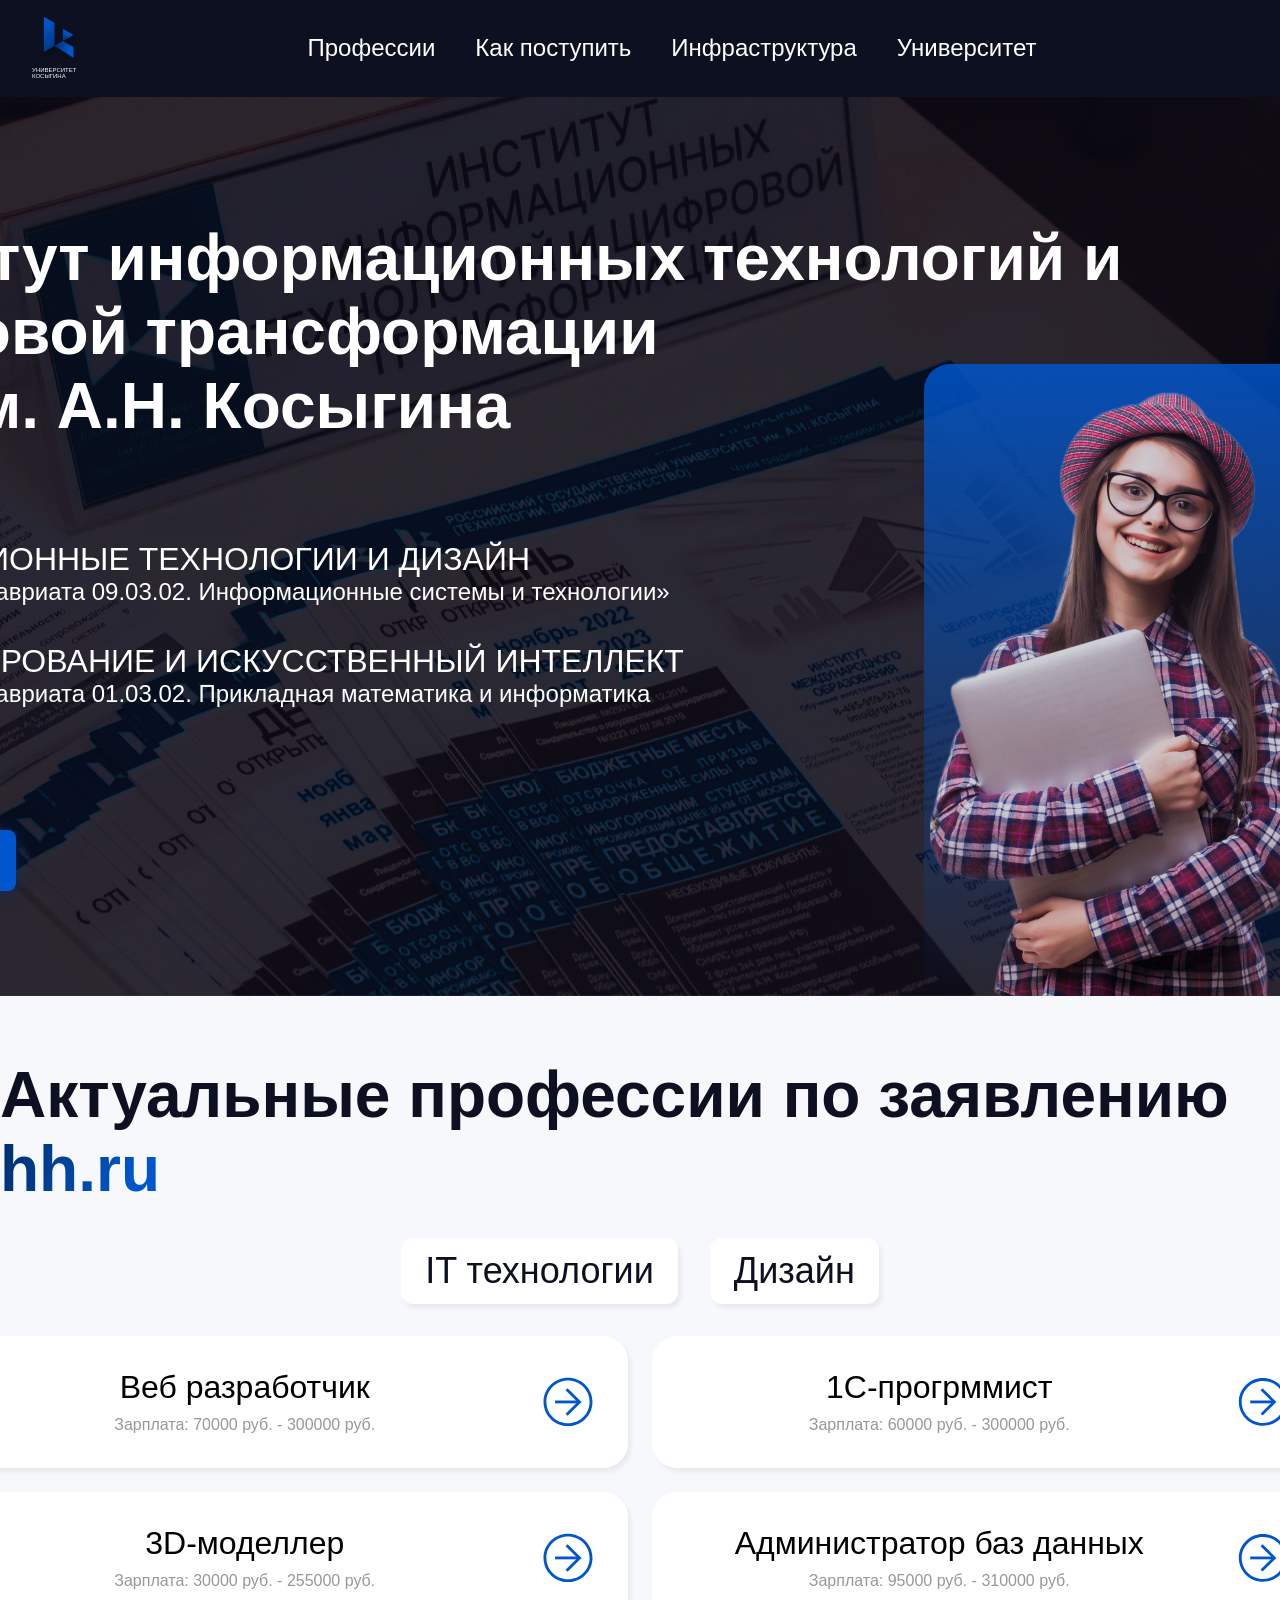
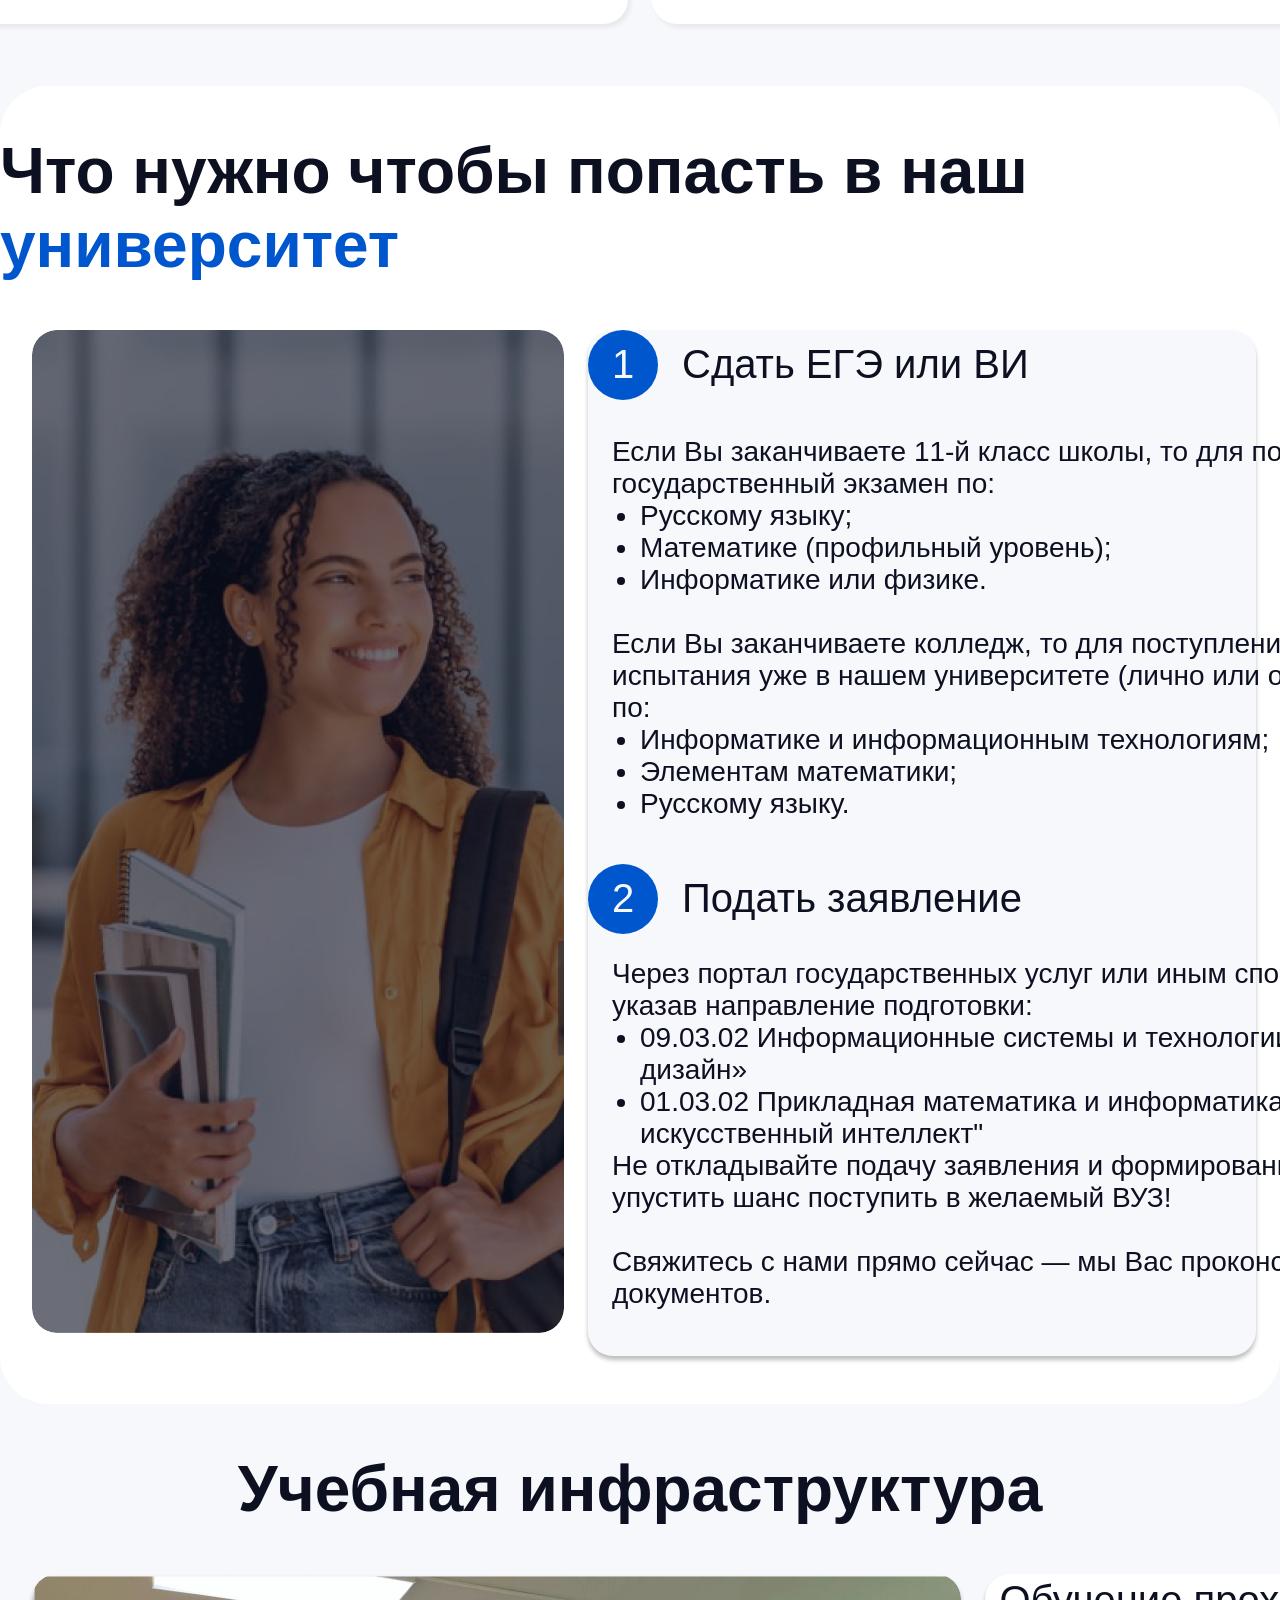
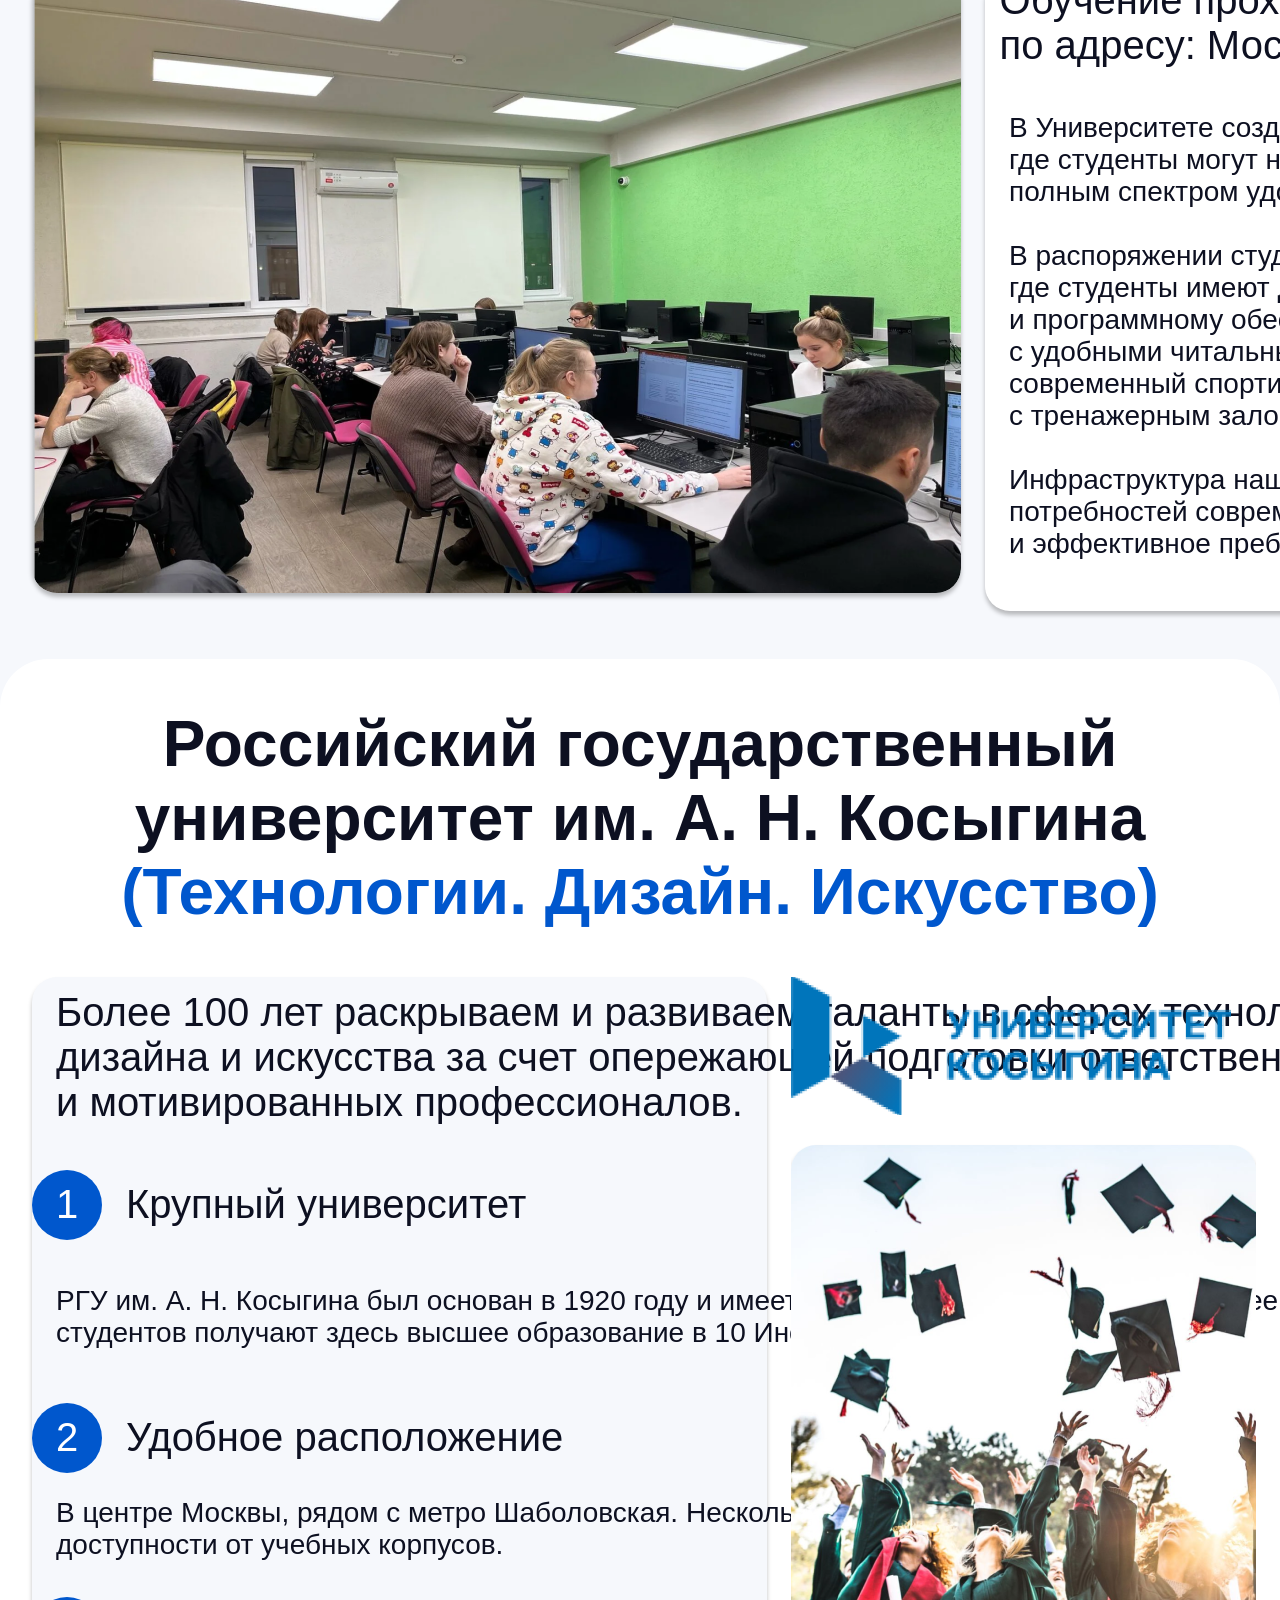
==== index.html @ 918200fb "фижма" ====
<!DOCTYPE html>
<html lang="en">
<head>
  <meta charset="UTF-8">
  <meta http-equiv="X-UA-Compatible" content="IE=edge">
  <meta name="viewport" content="width=device-width, initial-scale=1.0">
  <link rel="stylesheet" href="./vars.css">
  <link rel="stylesheet" href="./style.css">
  
  
  <style>
   a,
   button,
   input,
   select,
   h1,
   h2,
   h3,
   h4,
   h5,
   * {
       box-sizing: border-box;
       margin: 0;
       padding: 0;
       border: none;
       text-decoration: none;
       background: none;
   
       -webkit-font-smoothing: antialiased;
   }
   
   menu, ol, ul {
       list-style-type: none;
       margin: 0;
       padding: 0;
   }
   </style>
  <title>Document</title>
</head>
<body>
  <div class="main">
    <div class="frame-9">
      <div class="group-10">
        <img class="icon" src="icon0.svg" />
        <div class="div">УНИВЕРСИТЕТ КОСЫГИНА</div>
      </div>
      <div class="frame-11">
        <div class="div2">Профессии</div>
        <div class="div2">Как поступить</div>
        <div class="div2">Инфраструктура</div>
        <div class="div2">Университет</div>
      </div>
    </div>
    <div class="frame-92">
      <div class="div3">
        <img class="_2025-03-28-185201800" src="_2025-03-28-1852018000.png" />
        <div class="div4">
          <div class="rectangle-4"></div>
          <img
            class="young-smiling-confident-woman-using-laptop-computer-looking-camera-isolated-white-background-2"
            src="young-smiling-confident-woman-using-laptop-computer-looking-camera-isolated-white-background-20.png"
          />
        </div>
        <div class="frame-112">
          <div class="frame-113">
            <div class="div5">
              Институт информационных технологий и цифровой трансформации
              <br />
              РГУ им. А.Н. Косыгина
            </div>
            <div class="_09-03-02-01-03-02">
              <span>
                <span class="_09-03-02-01-03-02-span">
                  <br />
                  <br />
                  ИНФОРМАЦИОННЫЕ ТЕХНОЛОГИИ И ДИЗАЙН
                  <br />
                </span>
                <span class="_09-03-02-01-03-02-span2">
                  Программа бакалавриата 09.03.02. Информационные системы и
                  технологии»
                  <br />
                </span>
                <span class="_09-03-02-01-03-02-span3">
                  <br />
                </span>
                <span class="_09-03-02-01-03-02-span4">
                  ПРОГРАММИРОВАНИЕ И ИСКУССТВЕННЫЙ ИНТЕЛЛЕКТ
                  <br />
                </span>
                <span class="_09-03-02-01-03-02-span5">
                  Программа бакалавриата 01.03.02. Прикладная математика и
                  информатика
                </span>
              </span>
            </div>
          </div>
          <div class="frame-114">
            <div class="div6">Поступить</div>
          </div>
        </div>
      </div>
    </div>
    <div class="frame-115">
      <div class="hh-ru">
        <span>
          <span class="hh-ru-span">Актуальные профессии по заявлению</span>
          <span class="hh-ru-span2">hh.ru</span>
        </span>
      </div>
      <div class="frame-116">
        <div class="frame-13">
          <div class="div7">IT технологии</div>
        </div>
        <div class="frame-14">
          <div class="div7">Дизайн</div>
        </div>
      </div>
      <div class="frame-12">
        <div class="frame-142">
          <div class="frame-117">
            <div class="frame-118">
              <div class="text">Веб разработчик</div>
              <div class="nn-nn">Зарплата: 70000 руб. - 300000 руб.</div>
            </div>
            <img class="ei-arrow-up" src="ei-arrow-up0.svg" />
          </div>
        </div>
        <div class="frame-15">
          <div class="frame-117">
            <div class="frame-118">
              <div class="text">1С-прогрммист</div>
              <div class="nn-nn">Зарплата: 60000 руб. - 300000 руб.</div>
            </div>
            <img class="ei-arrow-up2" src="ei-arrow-up1.svg" />
          </div>
        </div>
      </div>
      <div class="frame-132">
        <div class="frame-142">
          <div class="frame-117">
            <div class="frame-118">
              <div class="text">3D-моделлер</div>
              <div class="nn-nn">Зарплата: 30000 руб. - 255000 руб.</div>
            </div>
            <img class="ei-arrow-up3" src="ei-arrow-up2.svg" />
          </div>
        </div>
        <div class="frame-15">
          <div class="frame-117">
            <div class="frame-118">
              <div class="text">Администратор баз данных</div>
              <div class="nn-nn">Зарплата: 95000 руб. - 310000 руб.</div>
            </div>
            <img class="ei-arrow-up4" src="ei-arrow-up3.svg" />
          </div>
        </div>
      </div>
    </div>
    <div class="frame-122">
      <div class="div8">
        <span>
          <span class="div-8-span">Что нужно чтобы попасть в наш</span>
          <span class="div-8-span2">университет</span>
        </span>
      </div>
    </div>
    <div class="frame-1">
      <div class="group-1">
        <img
          class="istockphoto-1587713852-1024-x-1024-1"
          src="istockphoto-1587713852-1024-x-1024-10.png"
        />
      </div>
      <div class="frame-16">
        <div class="group-2">
          <div class="frame-2">
            <div class="frame-22">
              <div class="frame-17">
                <div class="_1">1</div>
              </div>
              <div class="frame-18">
                <div class="div9">Сдать ЕГЭ или ВИ</div>
              </div>
            </div>
          </div>
          <div class="frame-19">
            <div class="_11">
              <span>
                <span class="_11-span">
                  Если Вы заканчиваете 11-й класс школы, то для поступления
                  необходимо сдать единый государственный экзамен по:
                  <br />
                </span>
                <ul class="_11-span2">
                  <li>Русскому языку;</li>
                  <li>Математике (профильный уровень);</li>
                  <li>Информатике или физике.</li>
                </ul>
                <span class="_11-span3">
                  <br />
                  Если Вы заканчиваете колледж, то для поступления Вам необходимо
                  сдать вступительные испытания уже в нашем университете (лично
                  или онлайн) в виде компьютерного тестирования по:
                  <br />
                </span>
                <ul class="_11-span4">
                  <li>Информатике и информационным технологиям;</li>
                  <li>Элементам математики;</li>
                  <li>Русскому языку.</li>
                </ul>
              </span>
            </div>
          </div>
        </div>
        <div class="group-3">
          <div class="frame-3">
            <div class="frame-22">
              <div class="frame-17">
                <div class="_2">2</div>
              </div>
              <div class="frame-18">
                <div class="div9">Подать заявление</div>
              </div>
            </div>
          </div>
          <div class="frame-110">
            <div class="_09-03-02-01-03-022">
              <span>
                <span class="_09-03-02-01-03-022-span">
                  Через портал государственных услуг или иным способом подать
                  заявление на поступление, указав направление подготовки:
                  <br />
                </span>
                <ul class="_09-03-02-01-03-022-span2">
                  <li>
                    09.03.02 Информационные системы и технологии, профиль
                    «Информационные технологии и дизайн»
                  </li>
                  <li>
                    01.03.02 Прикладная математика и информатика, профиль
                    &quot;Программирование и искусственный интеллект&quot;
                  </li>
                </ul>
                <span class="_09-03-02-01-03-022-span3">
                  Не откладывайте подачу заявления и формирование личного дела на
                  потом — Вы можете упустить шанс поступить в желаемый ВУЗ!
                  <br />
                  <br />
                  Свяжитесь с нами прямо сейчас — мы Вас проконсультируем и
                  неспеша начнем процесс сбора документов.
                </span>
              </span>
            </div>
          </div>
        </div>
      </div>
    </div>
    <div class="frame-133">
      <div class="div10">Учебная инфраструктура</div>
    </div>
    <div class="frame-143">
      <div class="group-12">
        <img
          class="istockphoto-1587713852-1024-x-1024-12"
          src="istockphoto-1587713852-1024-x-1024-11.png"
        />
      </div>
      <div class="frame-111">
        <div class="group-22">
          <div class="frame-23">
            <div class="frame-22">
              <div class="frame-119">
                <div class="_12">
                  Обучение проходит на одной площадке по адресу: Москва, ул. Малая
                  Калужская, д. 1
                </div>
              </div>
            </div>
          </div>
          <div class="frame-120">
            <div class="div11">
              В Университете создано мультимедийное учебное пространство, где
              студенты могут не только успешно учиться, но и пользоваться полным
              спектром удобств для самостоятельной работы.
              <br />
              <br />
              В распоряжении студентов инновационные компьютерные классы, где
              студенты имеют доступ к передовым технологиям и программному
              обеспечению; библиотека
              <br />
              с удобными читальными залами и электронными ресурсами; современный
              спортивный комплекс
              <br />
              с тренажерным залом и многое другое.
              <br />
              <br />
              Инфраструктура нашего университета создана с учетом всех
              потребностей современного студента, обеспечивая комфортное
              и эффективное пребывание в учебном заведении.
            </div>
          </div>
        </div>
      </div>
    </div>
    <div class="frame-152">
      <div class="div12">
        <span>
          <span class="div-12-span">
            Российский государственный университет им. А. Н. Косыгина
          </span>
          <span class="div-12-span2">(Технологии. Дизайн. Искусство)</span>
        </span>
      </div>
    </div>
    <div class="frame-162">
      <div class="frame-16">
        <div class="group-4">
          <div class="frame-121">
            <div class="_100">
              Более 100 лет раскрываем и развиваем таланты в сферах технологий,
              дизайна и искусства за счет опережающей подготовки ответственных
              и мотивированных профессионалов.
            </div>
          </div>
        </div>
        <div class="group-23">
          <div class="frame-24">
            <div class="frame-22">
              <div class="frame-17">
                <div class="_13">1</div>
              </div>
              <div class="frame-18">
                <div class="div13">Крупный университет</div>
              </div>
            </div>
          </div>
          <div class="frame-123">
            <div class="_1920-10000-10">
              РГУ им. А. Н. Косыгина был основан в 1920 году и имеет богатую
              историю и традиции. Более 10000 студентов получают здесь высшее
              образование в 10 Институтах
            </div>
          </div>
        </div>
        <div class="group-32">
          <div class="frame-32">
            <div class="frame-22">
              <div class="frame-17">
                <div class="_22">2</div>
              </div>
              <div class="frame-18">
                <div class="div14">Удобное расположение</div>
              </div>
            </div>
          </div>
          <div class="frame-124">
            <div class="div15">
              В центре Москвы, рядом с метро Шаболовская. Несколько корпусов
              общежитий, в шаговой доступности от учебных корпусов.
            </div>
          </div>
        </div>
        <div class="group-5">
          <div class="frame-33">
            <div class="frame-22">
              <div class="frame-17">
                <div class="_3">3</div>
              </div>
              <div class="frame-18">
                <div class="div16">Государственная аккредитация</div>
              </div>
            </div>
          </div>
          <div class="frame-125">
            <div class="div15">
              Выдача дипломов государственного образца и предоставление отсрочки
              от армии, что подтверждается Свидетельством о государственной
              аккредитации на сайте Рособрнадзора
            </div>
          </div>
        </div>
      </div>
      <div class="frame-172">
        <img class="image" src="image0.png" />
        <div class="frame-182">
          <img
            class="_2025-03-28-194551373-1"
            src="_2025-03-28-194551373-10.png"
          />
        </div>
      </div>
    </div>
  </div>
  
</body>
</html>
---- vars.css ----
/* Figma Styles of your File */
:root {
  /* Colors */
  --button: #1ad079;
  --backgroundwhite: #ffffff;
  --backgroundblack: #0d1021;
  --linear: linear-gradient(
    241.28deg,
    rgba(26, 208, 121, 1) 0%,
    rgba(7, 142, 78, 1) 100%
  );
  --color-1: linear-gradient(
    -64.56deg,
    rgba(0, 87, 205, 1) 18.943598866462708%,
    rgba(0, 44, 103, 1) 100%
  );
  --0057cd: #0057cd;

  /* Fonts */
  /* Effects */
  --drop-shadow-box-shadow: 3px 4px 4px 0px rgba(0, 0, 0, 0.06);
}
---- style.css ----
.main,
.main * {
  box-sizing: border-box;
}
.main {
  background: #f6f8fc;
  display: flex;
  flex-direction: column;
  gap: 0px;
  align-items: center;
  justify-content: flex-start;
  height: 4826px;
  position: relative;
  overflow: hidden;
}
.frame-9 {
  background: var(--backgroundblack, #0d1021);
  padding: 16px 32px 16px 32px;
  display: flex;
  flex-direction: row;
  gap: 10px;
  align-items: center;
  justify-content: flex-start;
  align-self: stretch;
  flex-shrink: 0;
  position: relative;
}
.group-10 {
  flex-shrink: 0;
  width: 54px;
  height: 64.93px;
  position: static;
}
.icon {
  width: 31.57px;
  height: 42.53px;
  position: absolute;
  left: 42.93px;
  top: 16px;
  overflow: visible;
}
.div {
  color: #ffffff;
  text-align: left;
  font-family: "Inter-Regular", sans-serif;
  font-size: 6px;
  font-weight: 400;
  position: absolute;
  left: 32px;
  top: 64.21px;
  width: 54px;
  height: 16.71px;
  display: flex;
  align-items: center;
  justify-content: flex-start;
}
.frame-11 {
  display: flex;
  flex-direction: row;
  gap: 40px;
  align-items: center;
  justify-content: center;
  flex: 1;
  position: relative;
}
.div2 {
  color: var(--backgroundwhite, #ffffff);
  text-align: center;
  font-family: "Inter-Regular", sans-serif;
  font-size: 24px;
  font-weight: 400;
  position: relative;
  display: flex;
  align-items: center;
  justify-content: center;
}
.frame-92 {
  display: flex;
  flex-direction: column;
  gap: 10px;
  align-items: flex-start;
  justify-content: flex-start;
  flex-shrink: 0;
  height: 899px;
  position: relative;
}
.div3 {
  flex-shrink: 0;
  width: 1920px;
  height: 899.42px;
  position: static;
}
._2025-03-28-185201800 {
  background: linear-gradient(
    to left,
    rgba(10, 9, 28, 0.56),
    rgba(10, 9, 28, 0.56)
  );
  border-radius: 0px 0px 48px 48px;
  width: 1920px;
  height: 899px;
  position: absolute;
  left: 0px;
  top: 0px;
  object-fit: cover;
}
.div4 {
  opacity: 0.84;
  width: 402.38px;
  height: 632.42px;
  position: static;
}
.rectangle-4 {
  background: linear-gradient(
    180deg,
    rgba(0, 87, 205, 1) 0%,
    rgba(0, 87, 205, 0) 100%
  );
  border-radius: 26px 26px 0px 0px;
  width: 402.38px;
  height: 632.42px;
  position: absolute;
  left: 1244px;
  top: 267px;
}
.young-smiling-confident-woman-using-laptop-computer-looking-camera-isolated-white-background-2 {
  opacity: 0.97;
  width: 390px;
  height: 606px;
  position: absolute;
  left: 1250px;
  top: 293px;
  object-fit: cover;
  aspect-ratio: 390/606;
}
.frame-112 {
  display: flex;
  flex-direction: column;
  gap: 48px;
  align-items: flex-start;
  justify-content: flex-start;
  position: absolute;
  left: 118px;
  top: 124px;
}
.frame-113 {
  display: flex;
  flex-direction: column;
  gap: 24px;
  align-items: flex-start;
  justify-content: flex-start;
  flex-shrink: 0;
  height: 561px;
  position: relative;
}
.div5 {
  color: #ffffff;
  text-align: left;
  font-family: "Inter-SemiBold", sans-serif;
  font-size: 64px;
  font-weight: 600;
  position: relative;
  width: 1434px;
  display: flex;
  align-items: center;
  justify-content: flex-start;
}
._09-03-02-01-03-02 {
  color: #ffffff;
  text-align: left;
  position: relative;
  width: 1030px;
  display: flex;
  align-items: center;
  justify-content: flex-start;
}
._09-03-02-01-03-02-span {
  color: #ffffff;
  font-family: "Inter-Medium", sans-serif;
  font-size: 32px;
  font-weight: 500;
}
._09-03-02-01-03-02-span2 {
  color: #ffffff;
  font-family: "Inter-Light", sans-serif;
  font-size: 24px;
  font-weight: 300;
}
._09-03-02-01-03-02-span3 {
  color: #ffffff;
  font-family: "Inter-Light", sans-serif;
  font-size: 32px;
  font-weight: 300;
}
._09-03-02-01-03-02-span4 {
  color: #ffffff;
  font-family: "Inter-Medium", sans-serif;
  font-size: 32px;
  font-weight: 500;
}
._09-03-02-01-03-02-span5 {
  color: #ffffff;
  font-family: "Inter-Light", sans-serif;
  font-size: 24px;
  font-weight: 300;
}
.frame-114 {
  background: #0057cd;
  border-radius: 8px;
  padding: 12px 32px 12px 32px;
  display: flex;
  flex-direction: row;
  gap: 10px;
  align-items: center;
  justify-content: center;
  flex-shrink: 0;
  position: relative;
  box-shadow: -1px 2px 18.3px 0px rgba(11, 48, 98, 0.65);
}
.div6 {
  color: #ffffff;
  text-align: center;
  font-family: "Inter-Light", sans-serif;
  font-size: 32px;
  font-weight: 300;
  position: relative;
  display: flex;
  align-items: center;
  justify-content: center;
}
.frame-115 {
  padding: 62px 0px 62px 0px;
  display: flex;
  flex-direction: column;
  gap: 24px;
  align-items: center;
  justify-content: center;
  align-self: stretch;
  flex-shrink: 0;
  position: relative;
}
.hh-ru {
  text-align: left;
  font-family: "Inter-SemiBold", sans-serif;
  font-size: 64px;
  font-weight: 600;
  position: relative;
  display: flex;
  align-items: center;
  justify-content: flex-start;
}
.hh-ru-span {
  color: var(--backgroundblack, #0d1021);
  font-family: "Inter-SemiBold", sans-serif;
  font-size: 64px;
  font-weight: 600;
}
.hh-ru-span2 {
  background: var(
    --color-1,
    linear-gradient(
      -64.56deg,
      rgba(0, 87, 205, 1) 18.943598866462708%,
      rgba(0, 44, 103, 1) 100%
    )
  );
  background-clip: text;
  -webkit-background-clip: text;
  -webkit-text-fill-color: transparent;
  font-family: "Inter-SemiBold", sans-serif;
  font-size: 64px;
  font-weight: 600;
}
.frame-116 {
  padding: 8px 24px 8px 24px;
  display: flex;
  flex-direction: row;
  gap: 32px;
  align-items: center;
  justify-content: center;
  flex-shrink: 0;
  position: relative;
}
.frame-13 {
  background: var(--backgroundwhite, #ffffff);
  border-radius: 12px;
  padding: 12px 24px 12px 24px;
  display: flex;
  flex-direction: row;
  gap: 10px;
  align-items: center;
  justify-content: center;
  flex-shrink: 0;
  position: relative;
  box-shadow: var(
    --drop-shadow-box-shadow,
    3px 4px 4px 0px rgba(0, 0, 0, 0.06)
  );
}
.div7 {
  color: var(--backgroundblack, #0d1021);
  text-align: left;
  font-family: "Inter-Light", sans-serif;
  font-size: 36px;
  font-weight: 300;
  position: relative;
  display: flex;
  align-items: center;
  justify-content: flex-start;
}
.frame-14 {
  background: var(--backgroundwhite, #ffffff);
  border-radius: 12px;
  padding: 12px 24px 12px 24px;
  display: flex;
  flex-direction: row;
  gap: 10px;
  align-items: center;
  justify-content: center;
  flex-shrink: 0;
  position: relative;
  box-shadow: var(
    --drop-shadow-box-shadow,
    3px 4px 4px 0px rgba(0, 0, 0, 0.06)
  );
}
.frame-12 {
  display: flex;
  flex-direction: row;
  gap: 24px;
  align-items: flex-start;
  justify-content: flex-start;
  flex-shrink: 0;
  width: 1365px;
  position: relative;
}
.frame-142 {
  background: var(--backgroundwhite, #ffffff);
  border-radius: 25px;
  display: flex;
  flex-direction: column;
  gap: 10px;
  align-items: center;
  justify-content: center;
  flex-shrink: 0;
  width: 670.5px;
  height: 132px;
  position: relative;
  box-shadow: var(
    --drop-shadow-box-shadow,
    3px 4px 4px 0px rgba(0, 0, 0, 0.06)
  );
}
.frame-117 {
  padding: 0px 24px 0px 24px;
  display: flex;
  flex-direction: row;
  gap: 24px;
  align-items: center;
  justify-content: center;
  align-self: stretch;
  flex-shrink: 0;
  position: relative;
}
.frame-118 {
  display: flex;
  flex-direction: column;
  gap: 10px;
  align-items: center;
  justify-content: center;
  flex: 1;
  position: relative;
}
.text {
  color: #000000;
  text-align: left;
  font-family: "Inter-Regular", sans-serif;
  font-size: 32px;
  font-weight: 400;
  position: relative;
  display: flex;
  align-items: center;
  justify-content: flex-start;
}
.nn-nn {
  color: #989898;
  text-align: left;
  font-family: "Inter-Regular", sans-serif;
  font-size: 16px;
  font-weight: 400;
  position: relative;
  display: flex;
  align-items: center;
  justify-content: flex-start;
}
.ei-arrow-up {
  flex-shrink: 0;
  width: 72px;
  height: 73px;
  position: relative;
  overflow: visible;
  aspect-ratio: 72/73;
}
.frame-15 {
  background: var(--backgroundwhite, #ffffff);
  border-radius: 25px;
  display: flex;
  flex-direction: column;
  gap: 10px;
  align-items: center;
  justify-content: center;
  flex-shrink: 0;
  width: 670.5px;
  height: 132px;
  position: relative;
  box-shadow: var(
    --drop-shadow-box-shadow,
    3px 4px 4px 0px rgba(0, 0, 0, 0.06)
  );
}
.ei-arrow-up2 {
  flex-shrink: 0;
  width: 72px;
  height: 73px;
  position: relative;
  overflow: visible;
  aspect-ratio: 72/73;
}
.frame-132 {
  display: flex;
  flex-direction: row;
  gap: 24px;
  align-items: flex-start;
  justify-content: flex-start;
  flex-shrink: 0;
  width: 1365px;
  position: relative;
}
.ei-arrow-up3 {
  flex-shrink: 0;
  width: 72px;
  height: 73px;
  position: relative;
  overflow: visible;
  aspect-ratio: 72/73;
}
.ei-arrow-up4 {
  flex-shrink: 0;
  width: 72px;
  height: 73px;
  position: relative;
  overflow: visible;
  aspect-ratio: 72/73;
}
.frame-122 {
  background: var(--backgroundwhite, #ffffff);
  border-radius: 48px 48px 0px 0px;
  padding: 48px 0px 48px 0px;
  display: flex;
  flex-direction: column;
  gap: 24px;
  align-items: center;
  justify-content: center;
  align-self: stretch;
  flex-shrink: 0;
  position: relative;
}
.div8 {
  text-align: left;
  font-family: "Inter-SemiBold", sans-serif;
  font-size: 64px;
  font-weight: 600;
  position: relative;
  display: flex;
  align-items: center;
  justify-content: flex-start;
}
.div-8-span {
  color: var(--backgroundblack, #0d1021);
  font-family: "Inter-SemiBold", sans-serif;
  font-size: 64px;
  font-weight: 600;
}
.div-8-span2 {
  color: var(--0057cd, #0057cd);
  font-family: "Inter-SemiBold", sans-serif;
  font-size: 64px;
  font-weight: 600;
}
.frame-1 {
  background: var(--backgroundwhite, #ffffff);
  border-radius: 0px 0px 48px 48px;
  padding: 0px 24px 48px 32px;
  display: flex;
  flex-direction: row;
  gap: 24px;
  align-items: flex-start;
  justify-content: flex-start;
  align-self: stretch;
  flex-shrink: 0;
  position: relative;
}
.group-1 {
  flex-shrink: 0;
  width: 532px;
  height: 1003px;
  position: static;
}
.istockphoto-1587713852-1024-x-1024-1 {
  background: linear-gradient(
    91.56deg,
    rgba(13, 16, 33, 0.61) 94.95595097541809%
  );
  border-radius: 25px;
  width: 532px;
  height: 1003px;
  position: absolute;
  left: 32px;
  top: 0px;
  object-fit: cover;
  aspect-ratio: 532/1003;
}
.frame-16 {
  background: #f6f8fc;
  border-radius: 25px;
  padding: 0px 0px 24px 0px;
  display: flex;
  flex-direction: column;
  gap: 32px;
  align-items: flex-start;
  justify-content: flex-start;
  flex: 1;
  position: relative;
  box-shadow: 0px 4px 4px 0px rgba(0, 0, 0, 0.25);
}
.group-2 {
  align-self: stretch;
  flex-shrink: 0;
  height: 502px;
  position: static;
}
.frame-2 {
  display: flex;
  flex-direction: column;
  gap: 10px;
  align-items: flex-start;
  justify-content: flex-start;
  width: 452.05px;
  position: absolute;
  left: 0px;
  top: 0px;
}
.frame-22 {
  display: flex;
  flex-direction: row;
  gap: 24px;
  align-items: center;
  justify-content: flex-start;
  flex-shrink: 0;
  width: 460px;
  position: relative;
}
.frame-17 {
  background: var(--0057cd, #0057cd);
  border-radius: 35px;
  padding: 12px 26px 12px 26px;
  display: flex;
  flex-direction: column;
  gap: 10px;
  align-items: center;
  justify-content: center;
  flex-shrink: 0;
  width: 70px;
  height: 70px;
  position: relative;
}
._1 {
  color: #f6f8fc;
  text-align: left;
  font-family: "Inter-Regular", sans-serif;
  font-size: 40px;
  font-weight: 400;
  position: relative;
  display: flex;
  align-items: center;
  justify-content: flex-start;
}
.frame-18 {
  display: flex;
  flex-direction: column;
  gap: 10px;
  align-items: center;
  justify-content: center;
  flex-shrink: 0;
  position: relative;
}
.div9 {
  color: var(--backgroundblack, #0d1021);
  text-align: left;
  font-family: "Inter-Medium", sans-serif;
  font-size: 40px;
  font-weight: 500;
  position: relative;
  width: 380px;
  height: 42px;
  display: flex;
  align-items: center;
  justify-content: flex-start;
}
.frame-19 {
  padding: 0px 0px 0px 24px;
  display: flex;
  flex-direction: row;
  gap: 10px;
  align-items: center;
  justify-content: center;
  width: 1308px;
  height: 408px;
  position: absolute;
  left: 0px;
  top: 94px;
}
._11 {
  color: var(--backgroundblack, #0d1021);
  text-align: left;
  font-family: "Inter-Light", sans-serif;
  font-size: 28px;
  font-weight: 300;
  position: relative;
  flex: 1;
  display: flex;
  align-items: center;
  justify-content: flex-start;
}
._11-span {
  color: var(--backgroundblack, #0d1021);
  font-family: "Inter-Light", sans-serif;
  font-size: 28px;
  font-weight: 300;
}
._11-span2 {
  color: var(--backgroundblack, #0d1021);
  list-style-type: disc;
  padding-left: 1em;
  font-family: "Inter-Light", sans-serif;
  font-size: 28px;
  font-weight: 300;
}
._11-span3 {
  color: var(--backgroundblack, #0d1021);
  font-family: "Inter-Light", sans-serif;
  font-size: 28px;
  font-weight: 300;
}
._11-span4 {
  color: var(--backgroundblack, #0d1021);
  list-style-type: disc;
  padding-left: 1em;
  font-family: "Inter-Light", sans-serif;
  font-size: 28px;
  font-weight: 300;
}
.group-3 {
  align-self: stretch;
  flex-shrink: 0;
  height: 468px;
  position: static;
}
.frame-3 {
  display: flex;
  flex-direction: column;
  gap: 10px;
  align-items: flex-start;
  justify-content: flex-start;
  width: 452.05px;
  position: absolute;
  left: 0px;
  top: 534px;
}
._2 {
  color: #f6f8fc;
  text-align: left;
  font-family: "Inter-Regular", sans-serif;
  font-size: 40px;
  font-weight: 400;
  position: relative;
  display: flex;
  align-items: center;
  justify-content: flex-start;
}
.frame-110 {
  padding: 0px 0px 0px 24px;
  display: flex;
  flex-direction: row;
  gap: 10px;
  align-items: center;
  justify-content: center;
  width: 1308px;
  position: absolute;
  left: 0px;
  top: 628px;
}
._09-03-02-01-03-022 {
  color: var(--backgroundblack, #0d1021);
  text-align: left;
  font-family: "Inter-Light", sans-serif;
  font-size: 28px;
  font-weight: 300;
  position: relative;
  flex: 1;
  display: flex;
  align-items: center;
  justify-content: flex-start;
}
._09-03-02-01-03-022-span {
  color: var(--backgroundblack, #0d1021);
  font-family: "Inter-Light", sans-serif;
  font-size: 28px;
  font-weight: 300;
}
._09-03-02-01-03-022-span2 {
  color: var(--backgroundblack, #0d1021);
  list-style-type: disc;
  padding-left: 1em;
  font-family: "Inter-Light", sans-serif;
  font-size: 28px;
  font-weight: 300;
}
._09-03-02-01-03-022-span3 {
  color: var(--backgroundblack, #0d1021);
  font-family: "Inter-Light", sans-serif;
  font-size: 28px;
  font-weight: 300;
}
.frame-133 {
  border-radius: 48px 48px 0px 0px;
  padding: 48px 0px 48px 0px;
  display: flex;
  flex-direction: column;
  gap: 24px;
  align-items: center;
  justify-content: center;
  align-self: stretch;
  flex-shrink: 0;
  position: relative;
}
.div10 {
  color: var(--backgroundblack, #0d1021);
  text-align: left;
  font-family: "Inter-SemiBold", sans-serif;
  font-size: 64px;
  font-weight: 600;
  position: relative;
  display: flex;
  align-items: center;
  justify-content: flex-start;
}
.frame-143 {
  padding: 0px 24px 48px 32px;
  display: flex;
  flex-direction: row;
  gap: 24px;
  align-items: flex-start;
  justify-content: flex-start;
  align-self: stretch;
  flex-shrink: 0;
  height: 685px;
  position: relative;
}
.group-12 {
  flex-shrink: 0;
  width: 929px;
  height: 619.4px;
  position: static;
}
.istockphoto-1587713852-1024-x-1024-12 {
  border-radius: 25px;
  width: 929px;
  height: 619.4px;
  position: absolute;
  left: 32px;
  top: 0px;
  box-shadow: 0px 4px 4px 0px rgba(0, 0, 0, 0.25);
  object-fit: cover;
  aspect-ratio: 929/619.4;
}
.frame-111 {
  background: #ffffff;
  border-radius: 25px;
  padding: 0px 0px 24px 0px;
  display: flex;
  flex-direction: column;
  gap: 32px;
  align-items: flex-start;
  justify-content: flex-start;
  flex-shrink: 0;
  width: 919px;
  height: 637px;
  position: relative;
  box-shadow: 0px 4px 4px 0px rgba(0, 0, 0, 0.25);
}
.group-22 {
  align-self: stretch;
  flex-shrink: 0;
  height: 565.93px;
  position: static;
}
.frame-23 {
  padding: 10px 0px 10px 0px;
  display: flex;
  flex-direction: column;
  gap: 10px;
  align-items: flex-start;
  justify-content: flex-start;
  width: 317.61px;
  position: absolute;
  left: 64.56px;
  top: 0px;
}
.frame-119 {
  display: flex;
  flex-direction: column;
  gap: 10px;
  align-items: center;
  justify-content: center;
  flex-shrink: 0;
  width: 808px;
  height: 78px;
  position: relative;
}
._12 {
  color: var(--backgroundblack, #0d1021);
  text-align: left;
  font-family: "Inter-Medium", sans-serif;
  font-size: 40px;
  font-weight: 500;
  position: relative;
  width: 908px;
  height: 100px;
  display: flex;
  align-items: center;
  justify-content: flex-start;
}
.frame-120 {
  padding: 0px 0px 0px 24px;
  display: flex;
  flex-direction: row;
  gap: 10px;
  align-items: center;
  justify-content: center;
  width: 919px;
  height: 408px;
  position: absolute;
  left: 0px;
  top: 157.93px;
}
.div11 {
  color: var(--backgroundblack, #0d1021);
  text-align: left;
  font-family: "Inter-Light", sans-serif;
  font-size: 28px;
  font-weight: 300;
  position: relative;
  flex: 1;
  height: 536px;
  display: flex;
  align-items: center;
  justify-content: flex-start;
}
.frame-152 {
  background: var(--backgroundwhite, #ffffff);
  border-radius: 48px 48px 0px 0px;
  padding: 48px 0px 48px 0px;
  display: flex;
  flex-direction: column;
  gap: 24px;
  align-items: center;
  justify-content: center;
  align-self: stretch;
  flex-shrink: 0;
  position: relative;
}
.div12 {
  text-align: center;
  font-family: "Inter-SemiBold", sans-serif;
  font-size: 64px;
  font-weight: 600;
  position: relative;
  align-self: stretch;
  display: flex;
  align-items: center;
  justify-content: center;
}
.div-12-span {
  color: var(--backgroundblack, #0d1021);
  font-family: "Inter-SemiBold", sans-serif;
  font-size: 64px;
  font-weight: 600;
}
.div-12-span2 {
  color: var(--0057cd, #0057cd);
  font-family: "Inter-SemiBold", sans-serif;
  font-size: 64px;
  font-weight: 600;
}
.frame-162 {
  background: var(--backgroundwhite, #ffffff);
  border-radius: 0px 0px 48px 48px;
  padding: 0px 24px 48px 32px;
  display: flex;
  flex-direction: row;
  gap: 24px;
  align-items: flex-start;
  justify-content: flex-start;
  align-self: stretch;
  flex-shrink: 0;
  position: relative;
}
.group-4 {
  align-self: stretch;
  flex-shrink: 0;
  height: 161.07px;
  position: static;
}
.frame-121 {
  padding: 0px 0px 0px 24px;
  display: flex;
  flex-direction: row;
  gap: 10px;
  align-items: center;
  justify-content: center;
  width: 1375px;
  height: 161.07px;
  position: absolute;
  left: 0px;
  top: 0px;
}
._100 {
  color: var(--backgroundblack, #0d1021);
  text-align: left;
  font-family: "Inter-Medium", sans-serif;
  font-size: 40px;
  font-weight: 500;
  position: relative;
  flex: 1;
  display: flex;
  align-items: center;
  justify-content: flex-start;
}
.group-23 {
  align-self: stretch;
  flex-shrink: 0;
  height: 201px;
  position: static;
}
.frame-24 {
  display: flex;
  flex-direction: column;
  gap: 10px;
  align-items: flex-start;
  justify-content: flex-start;
  width: 475.21px;
  position: absolute;
  left: 0px;
  top: 193.07px;
}
._13 {
  color: var(--backgroundwhite, #ffffff);
  text-align: left;
  font-family: "Inter-Regular", sans-serif;
  font-size: 40px;
  font-weight: 400;
  position: relative;
  display: flex;
  align-items: center;
  justify-content: flex-start;
}
.div13 {
  color: var(--backgroundblack, #0d1021);
  text-align: left;
  font-family: "Inter-Medium", sans-serif;
  font-size: 40px;
  font-weight: 500;
  position: relative;
  width: 488px;
  height: 42px;
  display: flex;
  align-items: center;
  justify-content: flex-start;
}
.frame-123 {
  padding: 0px 0px 0px 24px;
  display: flex;
  flex-direction: row;
  gap: 10px;
  align-items: center;
  justify-content: center;
  width: 1375px;
  height: 107px;
  position: absolute;
  left: 0px;
  top: 287.07px;
}
._1920-10000-10 {
  color: var(--backgroundblack, #0d1021);
  text-align: left;
  font-family: "Inter-Light", sans-serif;
  font-size: 28px;
  font-weight: 300;
  position: relative;
  flex: 1;
  display: flex;
  align-items: center;
  justify-content: flex-start;
}
.group-32 {
  align-self: stretch;
  flex-shrink: 0;
  height: 162px;
  position: static;
}
.frame-32 {
  display: flex;
  flex-direction: column;
  gap: 10px;
  align-items: flex-start;
  justify-content: flex-start;
  width: 475.21px;
  position: absolute;
  left: 0px;
  top: 426.07px;
}
._22 {
  color: var(--backgroundwhite, #ffffff);
  text-align: left;
  font-family: "Inter-Regular", sans-serif;
  font-size: 40px;
  font-weight: 400;
  position: relative;
  display: flex;
  align-items: center;
  justify-content: flex-start;
}
.div14 {
  color: var(--backgroundblack, #0d1021);
  text-align: left;
  font-family: "Inter-Medium", sans-serif;
  font-size: 40px;
  font-weight: 500;
  position: relative;
  width: 514px;
  height: 42px;
  display: flex;
  align-items: center;
  justify-content: flex-start;
}
.frame-124 {
  padding: 0px 0px 0px 24px;
  display: flex;
  flex-direction: row;
  gap: 10px;
  align-items: center;
  justify-content: center;
  width: 1375px;
  position: absolute;
  left: 0px;
  top: 520.07px;
}
.div15 {
  color: var(--backgroundblack, #0d1021);
  text-align: left;
  font-family: "Inter-Light", sans-serif;
  font-size: 28px;
  font-weight: 300;
  position: relative;
  flex: 1;
  display: flex;
  align-items: center;
  justify-content: flex-start;
}
.group-5 {
  align-self: stretch;
  flex-shrink: 0;
  height: 162px;
  position: static;
}
.frame-33 {
  display: flex;
  flex-direction: column;
  gap: 10px;
  align-items: flex-start;
  justify-content: flex-start;
  width: 475.21px;
  position: absolute;
  left: 0px;
  top: 620.07px;
}
._3 {
  color: var(--backgroundwhite, #ffffff);
  text-align: left;
  font-family: "Inter-Regular", sans-serif;
  font-size: 40px;
  font-weight: 400;
  position: relative;
  display: flex;
  align-items: center;
  justify-content: flex-start;
}
.div16 {
  color: var(--backgroundblack, #0d1021);
  text-align: left;
  font-family: "Inter-Medium", sans-serif;
  font-size: 40px;
  font-weight: 500;
  position: relative;
  width: 672px;
  height: 42px;
  display: flex;
  align-items: center;
  justify-content: flex-start;
}
.frame-125 {
  padding: 0px 0px 0px 24px;
  display: flex;
  flex-direction: row;
  gap: 10px;
  align-items: center;
  justify-content: center;
  width: 1375px;
  position: absolute;
  left: 0px;
  top: 714.07px;
}
.frame-172 {
  flex-shrink: 0;
  width: 465px;
  height: 806px;
  position: relative;
  overflow: hidden;
}
.image {
  width: 440px;
  height: 138.07px;
  position: absolute;
  left: 0px;
  top: 0.07px;
  object-fit: cover;
  aspect-ratio: 440/138.07;
}
.frame-182 {
  border-radius: 25px;
  width: 465px;
  height: 625px;
  position: absolute;
  left: 0px;
  top: 168.07px;
  box-shadow: 0px 4px 4px 0px rgba(0, 0, 0, 0.25);
  overflow: hidden;
}
._2025-03-28-194551373-1 {
  width: 937.73px;
  height: 625px;
  position: absolute;
  left: -100px;
  top: 0px;
  object-fit: cover;
  aspect-ratio: 937.73/625;
}
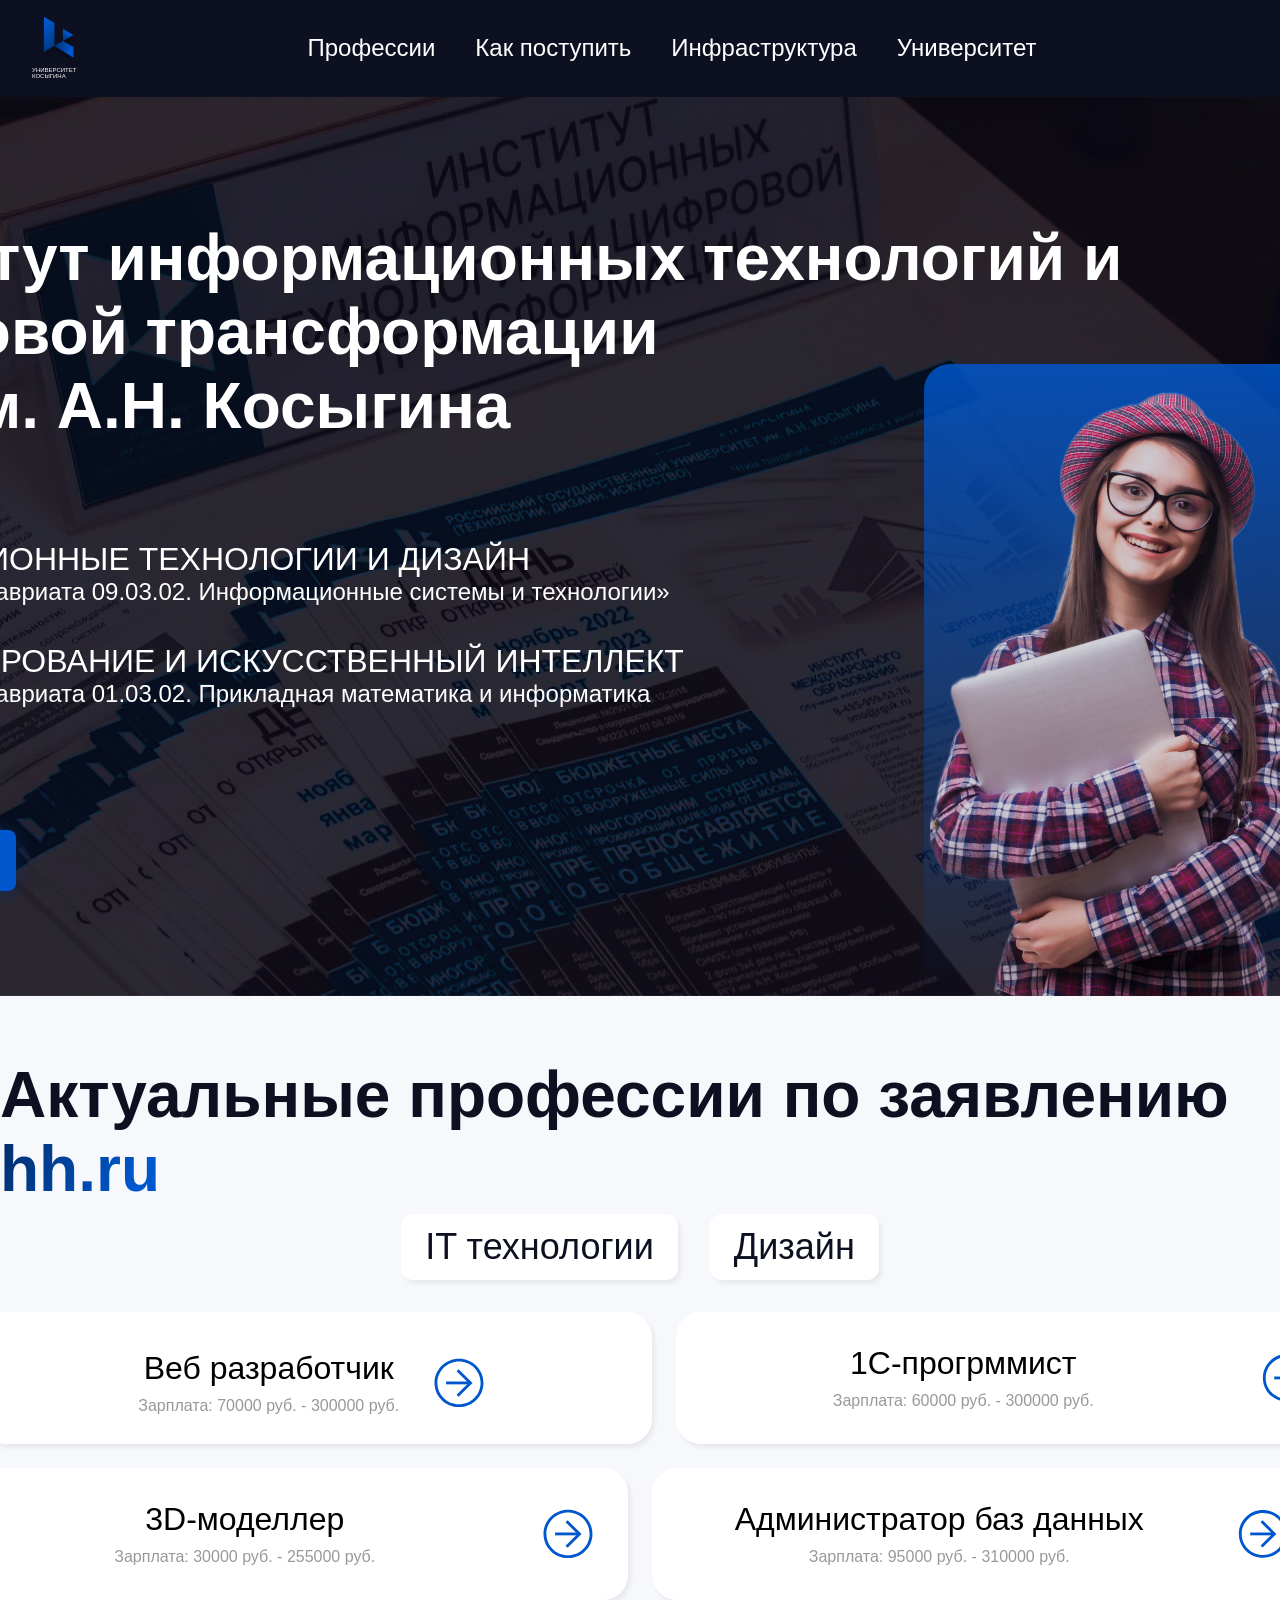
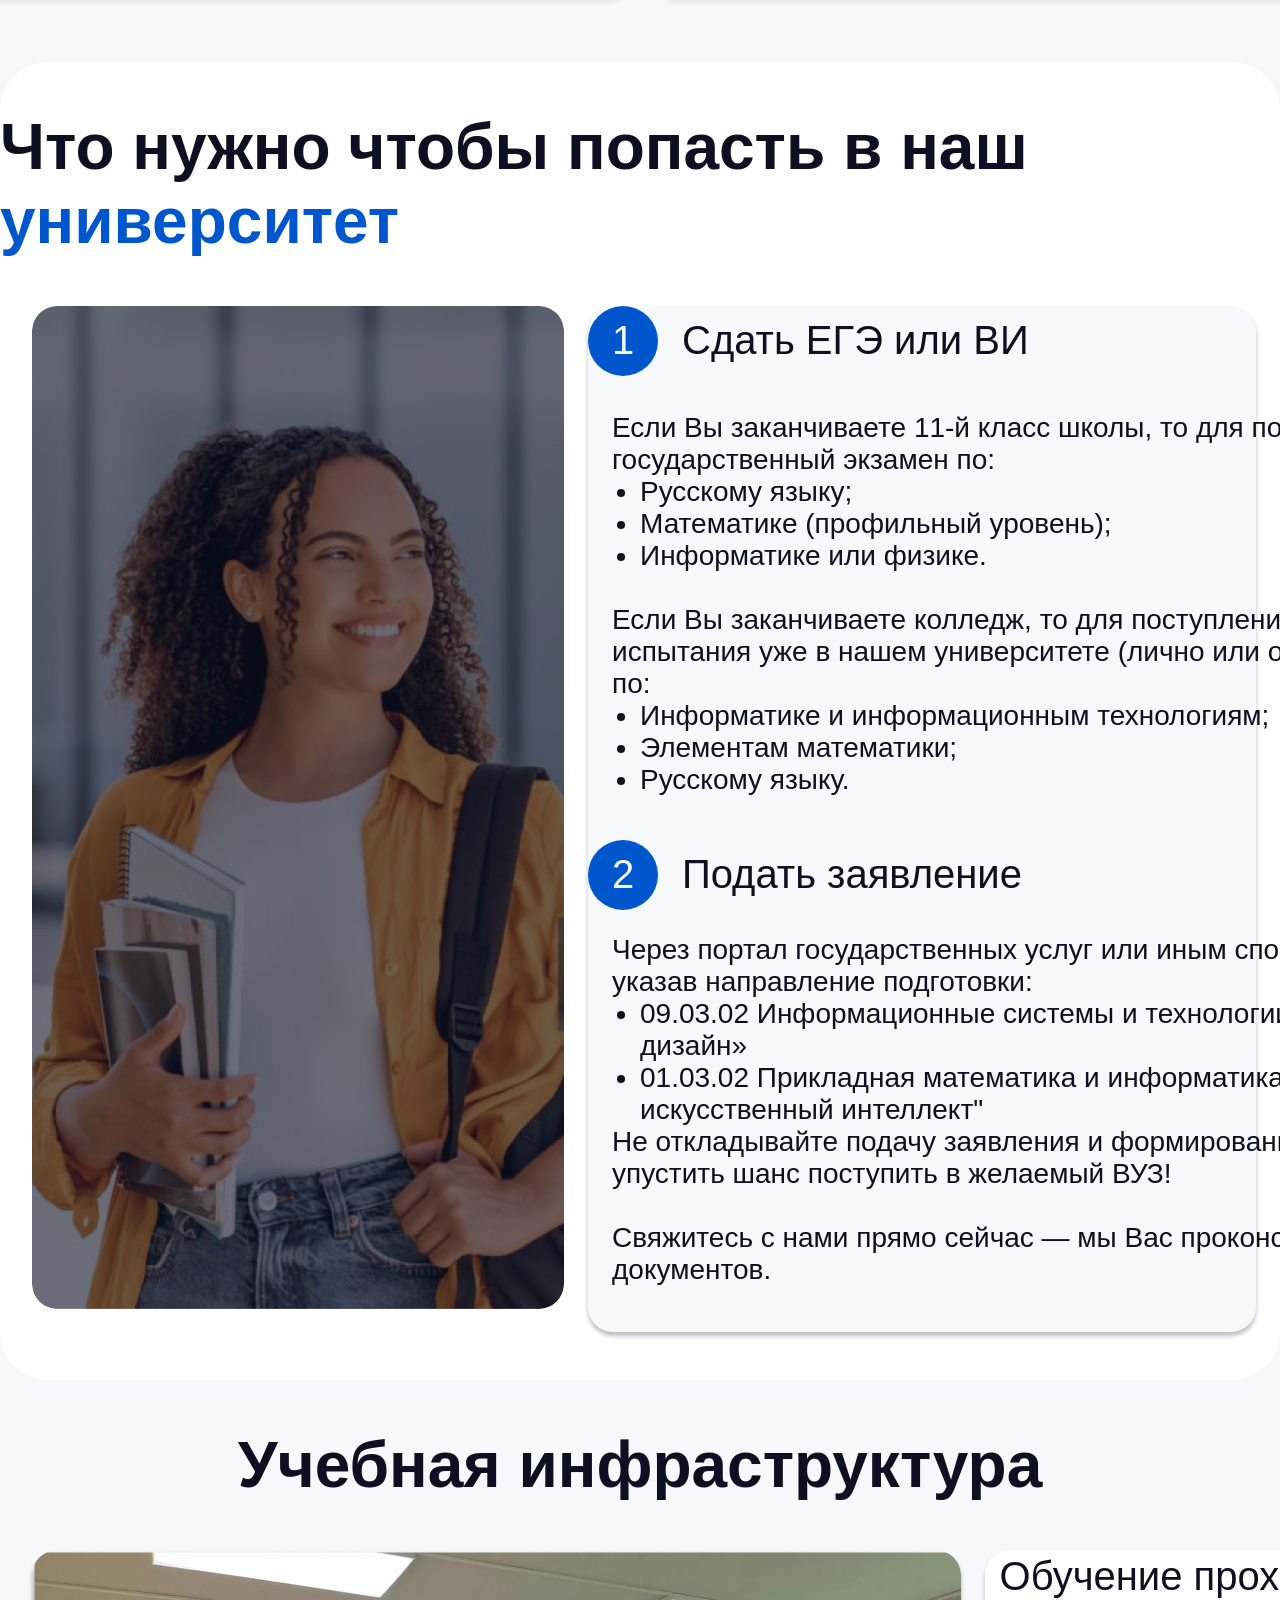
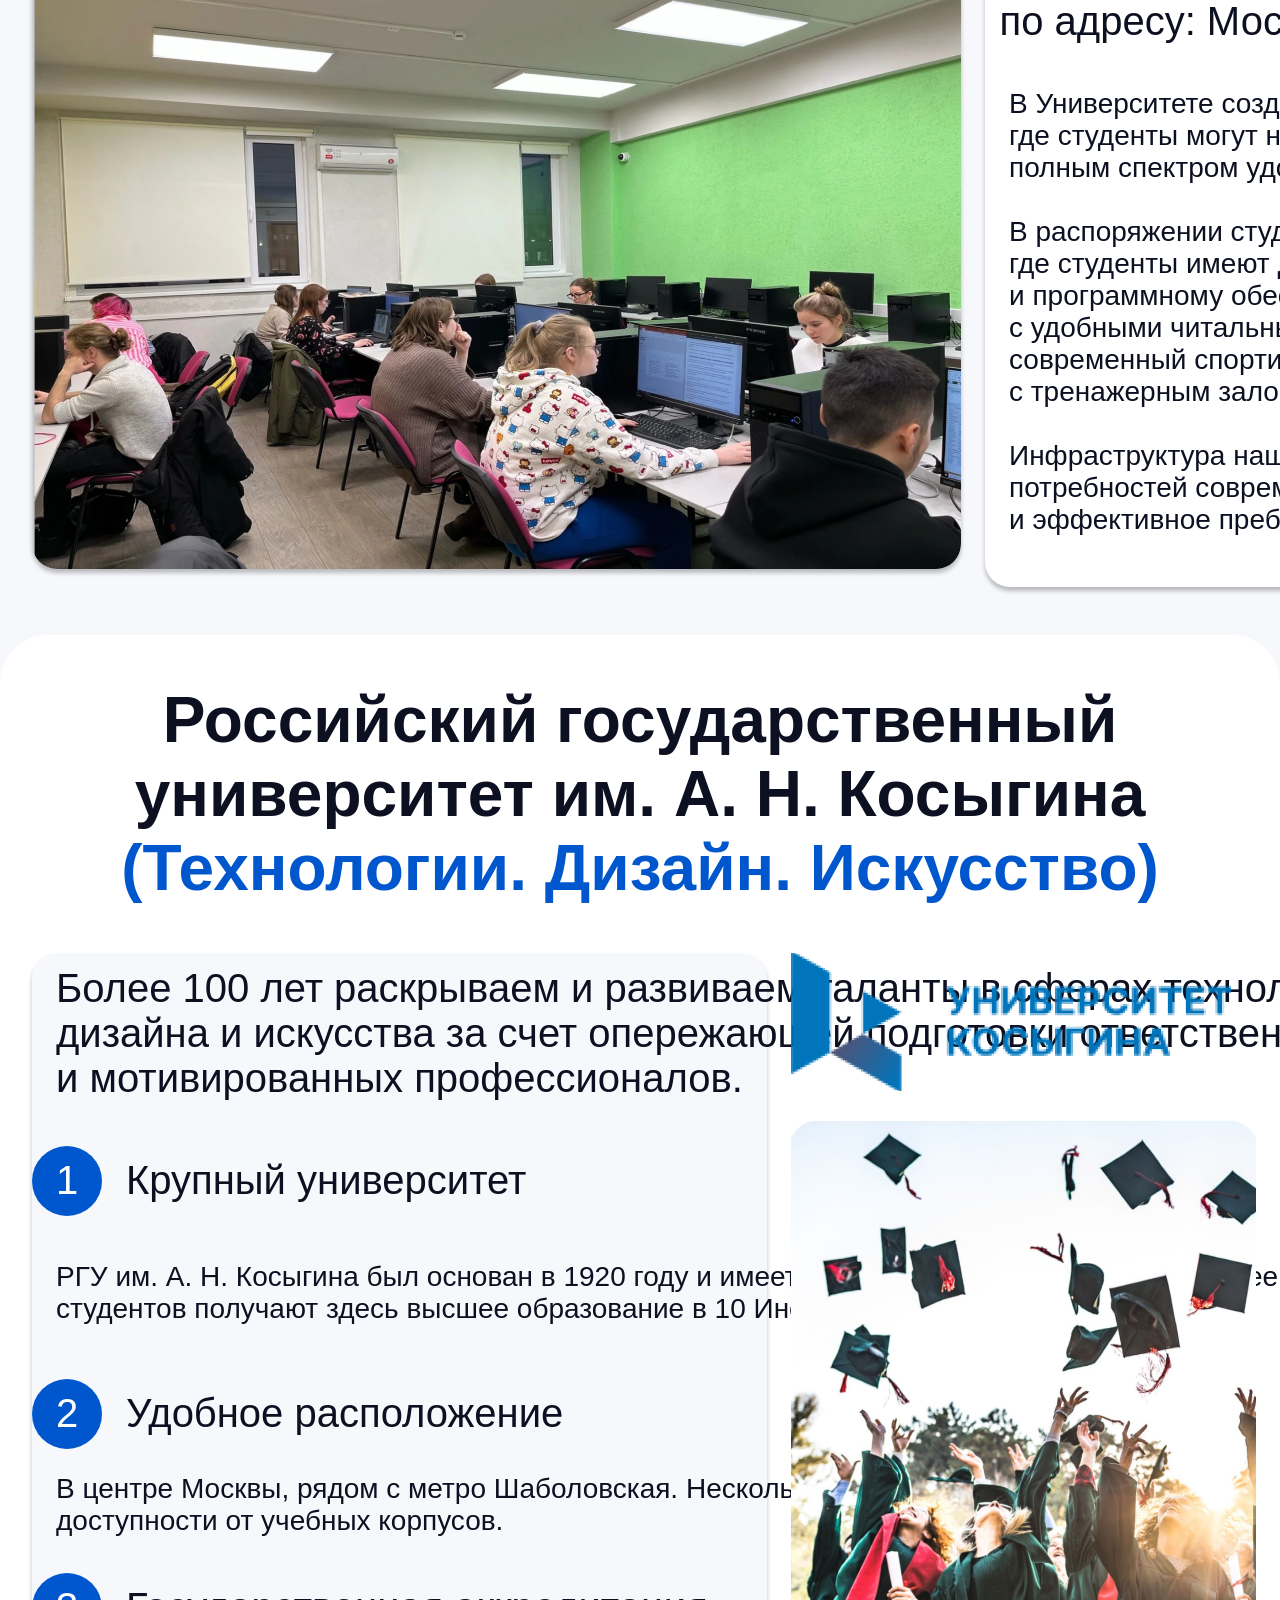
==== commit 57bd3096: "фига" ====
--- a/index.html
+++ b/index.html
@@ -45,10 +45,10 @@
         <div class="div">УНИВЕРСИТЕТ КОСЫГИНА</div>
       </div>
       <div class="frame-11">
-        <div class="div2">Профессии</div>
-        <div class="div2">Как поступить</div>
-        <div class="div2">Инфраструктура</div>
-        <div class="div2">Университет</div>
+        <a href="#p1"><div class="div2">Профессии</div></a>
+        <a href="#p2"><div class="div2">Как поступить</div></a>
+        <a href="#p3"><div class="div2">Инфраструктура</div></a>
+        <a href="#p4"><div class="div2">Университет</div></a>
       </div>
     </div>
     <div class="frame-92">
@@ -101,7 +101,7 @@
         </div>
       </div>
     </div>
-    <div class="frame-115">
+    <a id="p1"><div class="frame-115">
       <div class="hh-ru">
         <span>
           <span class="hh-ru-span">Актуальные профессии по заявлению</span>
@@ -118,15 +118,16 @@
       </div>
       <div class="frame-12">
         <div class="frame-142">
-          <div class="frame-117">
+          <a href="https://hh.ru/search/vacancy?text=%D0%92%D0%B5%D0%B1+%D1%80%D0%B0%D0%B7%D1%80%D0%B0%D0%B1%D0%BE%D1%82%D1%87%D0%B8%D0%BA&salary=&ored_clusters=true&experience=between1And3&only_with_salary=true&area=1&hhtmFrom=vacancy_search_list&hhtmFromLabel=vacancy_search_line"><div class="frame-117">
             <div class="frame-118">
               <div class="text">Веб разработчик</div>
               <div class="nn-nn">Зарплата: 70000 руб. - 300000 руб.</div>
             </div>
             <img class="ei-arrow-up" src="ei-arrow-up0.svg" />
           </div>
-        </div>
-        <div class="frame-15">
+          </a>
+        </div>
+        <a href="https://hh.ru/search/vacancy?text=1%D1%81+%D0%BF%D1%80%D0%BE%D0%B3%D1%80%D0%B0%D0%BC%D0%BC%D0%B8%D1%81%D1%82&salary=&ored_clusters=true&experience=between1And3&only_with_salary=true&area=1&hhtmFrom=vacancy_search_list&hhtmFromLabel=vacancy_search_line"><div class="frame-15">
           <div class="frame-117">
             <div class="frame-118">
               <div class="text">1С-прогрммист</div>
@@ -135,9 +136,10 @@
             <img class="ei-arrow-up2" src="ei-arrow-up1.svg" />
           </div>
         </div>
+        </a>
       </div>
       <div class="frame-132">
-        <div class="frame-142">
+        <a href="https://hh.ru/search/vacancy?text=3d+%D0%BC%D0%BE%D0%B4%D0%B5%D0%BB%D0%B8%D1%80%D0%BE%D0%B2%D0%B0%D0%BD%D0%B8%D0%B5&salary=&ored_clusters=true&experience=between1And3&only_with_salary=true&area=1&hhtmFrom=vacancy_search_list&hhtmFromLabel=vacancy_search_line"><div class="frame-142">
           <div class="frame-117">
             <div class="frame-118">
               <div class="text">3D-моделлер</div>
@@ -146,7 +148,8 @@
             <img class="ei-arrow-up3" src="ei-arrow-up2.svg" />
           </div>
         </div>
-        <div class="frame-15">
+        </a>
+        <a href="https://hh.ru/search/vacancy?text=%D0%90%D0%B4%D0%BC%D0%B8%D0%BD%D0%B8%D1%81%D1%82%D1%80%D0%B0%D1%82%D0%BE%D1%80+%D0%B1%D0%B4&salary=&ored_clusters=true&experience=between1And3&only_with_salary=true&area=1&hhtmFrom=vacancy_search_list&hhtmFromLabel=vacancy_search_line"><div class="frame-15">
           <div class="frame-117">
             <div class="frame-118">
               <div class="text">Администратор баз данных</div>
@@ -155,9 +158,10 @@
             <img class="ei-arrow-up4" src="ei-arrow-up3.svg" />
           </div>
         </div>
-      </div>
-    </div>
-    <div class="frame-122">
+        </a>
+      </div>
+    </div>
+    <a id="p2"><div class="frame-122">
       <div class="div8">
         <span>
           <span class="div-8-span">Что нужно чтобы попасть в наш</span>
@@ -165,6 +169,7 @@
         </span>
       </div>
     </div>
+    </a>
     <div class="frame-1">
       <div class="group-1">
         <img
@@ -256,9 +261,10 @@
         </div>
       </div>
     </div>
-    <div class="frame-133">
+    <a id="p3"><div class="frame-133">
       <div class="div10">Учебная инфраструктура</div>
     </div>
+    </a>
     <div class="frame-143">
       <div class="group-12">
         <img
@@ -303,7 +309,7 @@
         </div>
       </div>
     </div>
-    <div class="frame-152">
+    <a id="p4"><div class="frame-152">
       <div class="div12">
         <span>
           <span class="div-12-span">
